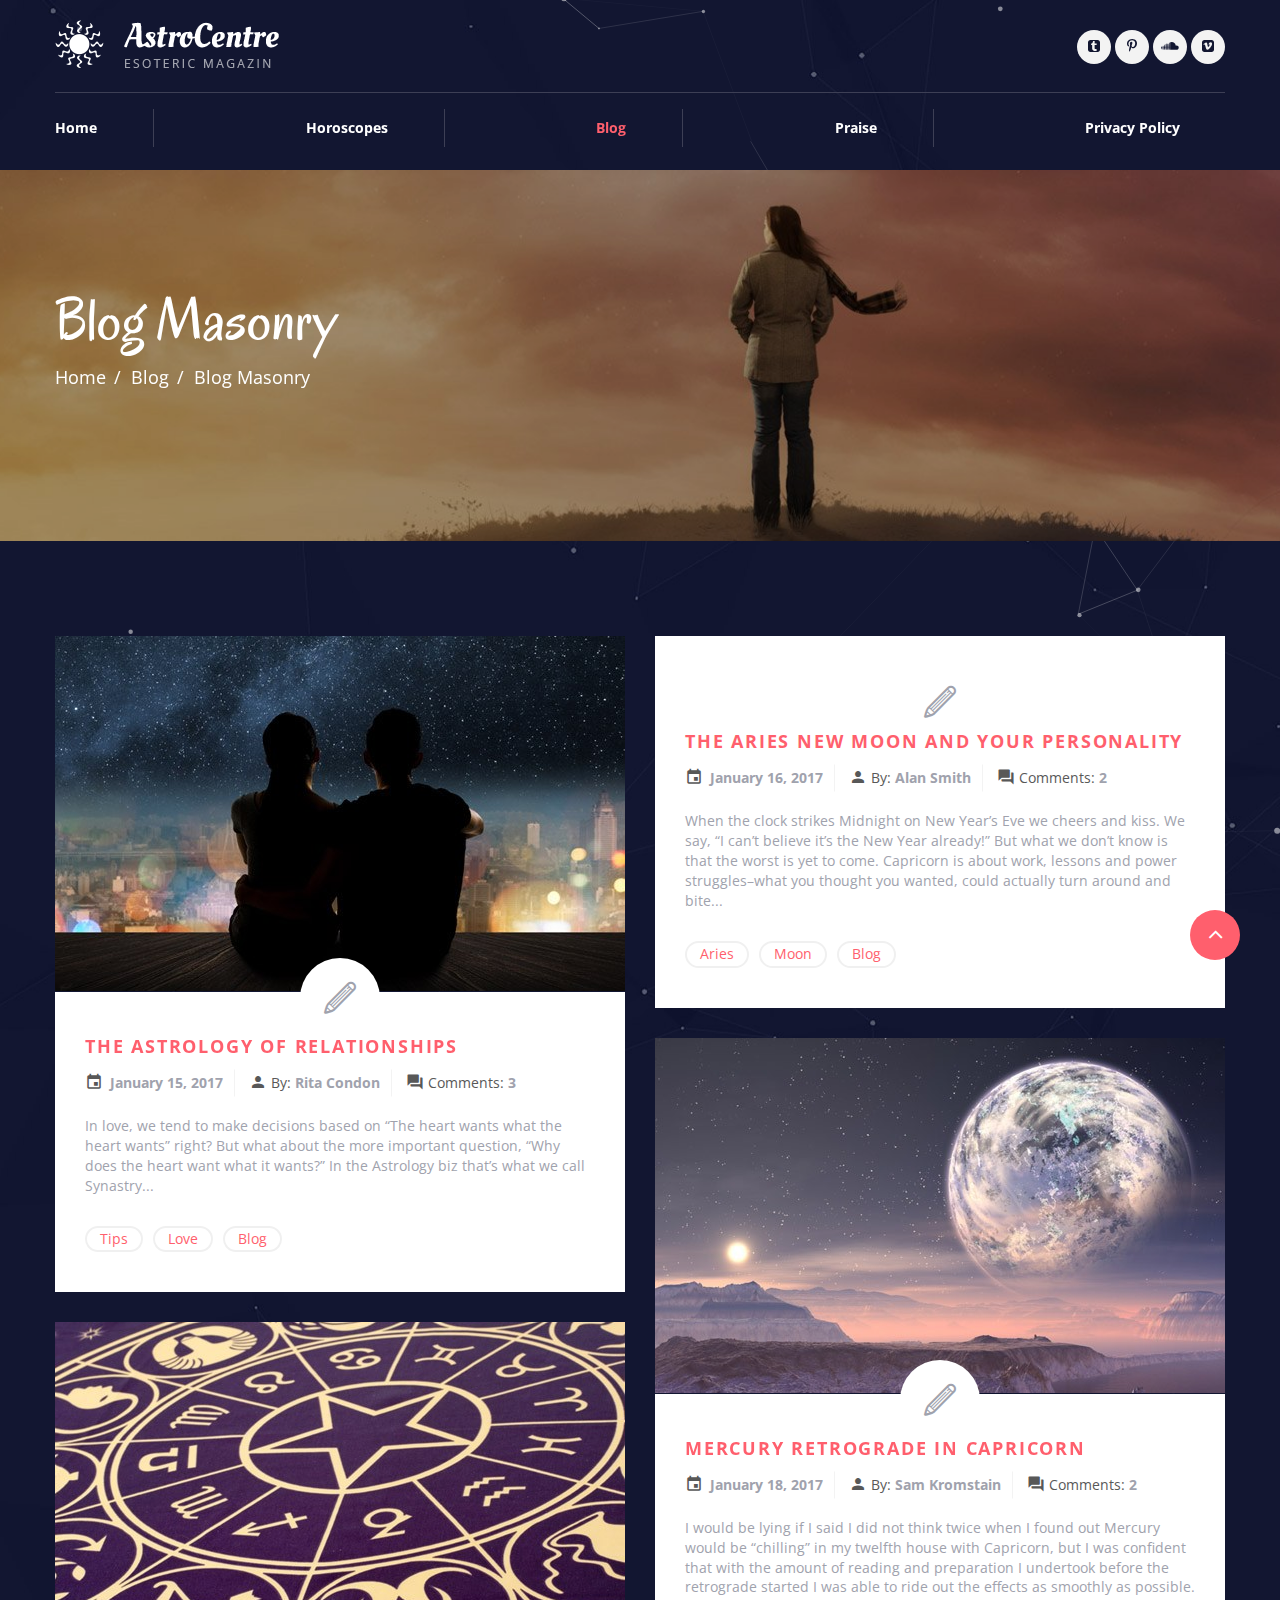
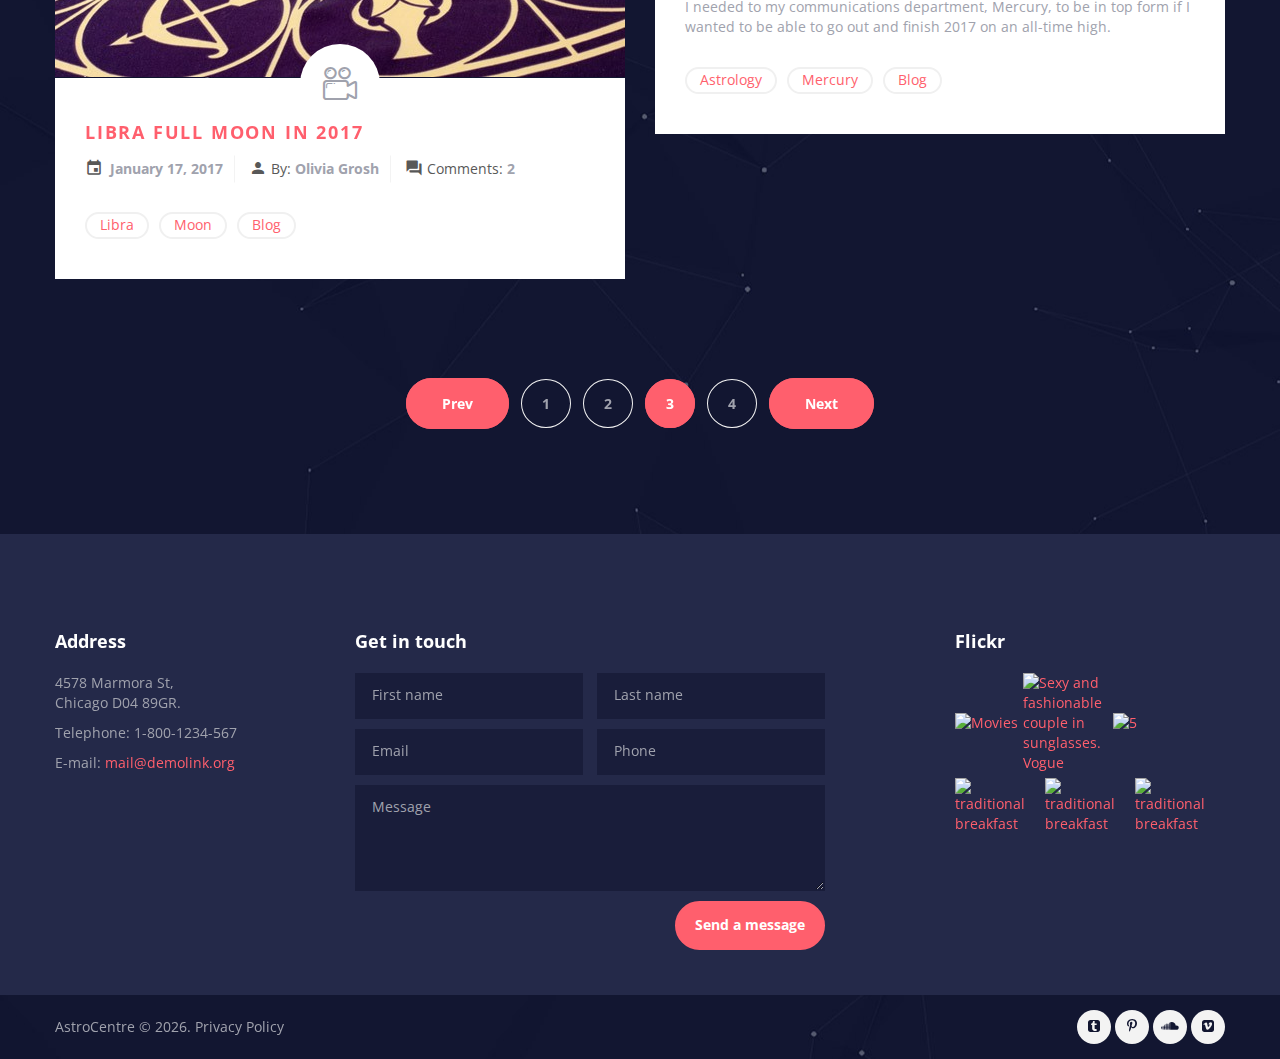
==== blog-masonry.html @ ba9a7de5 "Initial commit" ====
<!DOCTYPE html>
<html lang="en" class="wide wow-animation">
  <head>
    <!-- Site Title-->
    <title>Blog Masonry</title>
    <meta name="format-detection" content="telephone=no">
    <meta name="viewport" content="width=device-width, height=device-height, initial-scale=1.0, maximum-scale=1.0, user-scalable=0">
    <meta http-equiv="X-UA-Compatible" content="IE=edge">
    <meta charset="utf-8">
    <link rel="icon" href="images/favicon.ico" type="image/x-icon">
    <!-- Stylesheets-->
    <link rel="stylesheet" type="text/css" href="https://fonts.googleapis.com/css?family=Oregano:400%7COpen+Sans:300,400,700">
    <link rel="stylesheet" href="css/style.css">
		<!--[if lt IE 10]>
    <div style="background: #212121; padding: 10px 0; box-shadow: 3px 3px 5px 0 rgba(0,0,0,.3); clear: both; text-align:center; position: relative; z-index:1;"><a href="http://windows.microsoft.com/en-US/internet-explorer/"><img src="images/ie8-panel/warning_bar_0000_us.jpg" border="0" height="42" width="820" alt="You are using an outdated browser. For a faster, safer browsing experience, upgrade for free today."></a></div>
    <script src="js/html5shiv.min.js"></script>
		<![endif]-->
  </head>
  <body>
    <!-- Page-->
    <div class="page text-center">
      <div id="particles-js"></div>
      <div class="page-loader">
        <div>
          <div class="page-loader-body">
            <div class="cssload-loader">
              <div class="cssload-side"></div>
              <div class="cssload-side"></div>
              <div class="cssload-side"></div>
              <div class="cssload-side"></div>
              <div class="cssload-side"></div>
              <div class="cssload-side"></div>
              <div class="cssload-side"></div>
              <div class="cssload-side"></div>
            </div>
          </div>
        </div>
      </div>
      <!-- Page Header-->
      <header class="page-header">
        <!-- RD Navbar-->
        <div class="rd-navbar-wrap">
          <nav data-layout="rd-navbar-fixed" data-sm-layout="rd-navbar-fixed" data-md-device-layout="rd-navbar-fixed" data-lg-layout="rd-navbar-static" data-lg-device-layout="rd-navbar-static" data-md-stick-up-offset="90px" data-lg-stick-up-offset="90px" class="rd-navbar rd-navbar-default">
            <div class="rd-navbar-inner">
              <!-- RD Navbar Panel-->
              <div class="rd-navbar-panel">
                <!-- RD Navbar Toggle-->
                <button data-rd-navbar-toggle=".rd-navbar-nav-wrap" class="rd-navbar-toggle"><span></span></button>
                <div class="rd-navbar-panel-inner">
                  <div class="rd-navbar-panel-inner-left">
                    <!-- RD Navbar Brand-->
                    <div class="rd-navbar-brand"><a href="index.html" class="brand-name"><img src="images/logo-224x48.png" width="224" height="48" alt="" class="img-responsive center-block"></a></div>
                  </div>
                  <div class="rd-navbar-panel-inner-right">
                    <!-- List Inline-->
                    <ul class="list-inline list-inline-0">
                      <li><a href="#" class="icon icon-xxs icon-circle icon-gray-lighter fa fa-tumblr-square"></a></li>
                      <li><a href="#" class="icon icon-xxs icon-circle icon-gray-lighter fa fa-pinterest-p"></a></li>
                      <li><a href="#" class="icon icon-xxs icon-circle icon-gray-lighter fa fa-soundcloud"></a></li>
                      <li><a href="#" class="icon icon-xxs icon-circle icon-gray-lighter fa fa-vimeo-square"></a></li>
                    </ul>
                  </div>
                </div>
                <!-- RD Navbar Collaps-->
                <button data-rd-navbar-toggle=".rd-navbar-panel-inner-right" class="rd-navbar-collapse-toggle"><span></span></button>
              </div>
              <div class="rd-navbar-nav-wrap">
                <!-- RD Navbar Nav-->
                <ul class="rd-navbar-nav">
                  <li><a href="index.html">Home</a>
                    <!-- RD Navbar Dropdown-->
                  </li>
                  <li><a href="#">Horoscopes</a>
                    <!-- RD Navbar Dropdown-->
                    <ul class="rd-navbar-dropdown">
                      <li> <a href="love-&amp;-sex.html">Love & Sex</a></li>
                      <li><a href="dating.html">Dating</a></li>
                      <li><a href="work-&amp;-money.html">Work & Money</a></li>
                      <li><a href="health-&amp;-beauty.html">Health & Beauty   </a></li>
                    </ul>
                  </li>
                  <li class="active"><a href="blog-classic.html">Blog  </a>
                    <ul class="rd-navbar-dropdown">
                      <li><a href="blog-masonry.html">Blog Masonry</a></li>
                      <li><a href="blog-post.html">Blog Post</a></li>
                    </ul>
                  </li>
                  <li><a href="praise.html">Praise</a></li>
				  <li><a href="privacy-policy.html">Privacy Policy</a></li>
                </ul>
              </div>
            </div>
          </nav>
        </div>
      </header>
      <!-- Modern Breadcrumbs-->
      <section style=" background: url(&quot; images/backgrounds/background-01-1920x900.jpg&quot;) center no-repeat; background-size: cover;" class="section-height-800 breadcrumb-modern context-dark bg-gray-darkest text-lg-left">
        <div class="bg-overlay-gray-base">
          <div class="shell section-30 section-md-95 section-lg-top-120 section-lg-bottom-150">
            <div class="veil reveal-md-block">
              <h1>Blog Masonry</h1>
            </div>
            <!-- List Inline-->
            <ul class="list-inline list-inline-dashed list-white text-big p offset-md-top-13">
              <li><a href="index.html">Home</a></li>
              <li><a href="blog-classic.html">Blog</a></li>
              <li>Blog Masonry
              </li>
            </ul>
          </div>
        </div>
      </section>
      <!-- Page Content-->
      <main class="page-content">
        <!-- Blog Masonry-->
        <section class="section-95 section-md-bottom-120 text-left">
          <div class="shell">
            <div class="range range-xs-center">
              <div class="cell-sm-6">
                <!-- Post Classic-->
                <article class="post-masonry"><a href="blog-post.html" class="thumbnail-classic"><span class="thumbnail-classic-img-wrap"><img src="images/blog/post-06-570x355.jpg" width="570" height="355" alt="" class="img-responsive center-block"/></span></a>
                  <div class="post-body">
                    <div class="text-center"><span class="icon post-icon-absolute icon-circle fl-great-icon-set-ico fl-great-icon-set-pencil107 bg-white text-center"></span></div>
                    <p class="post-title text-big text-bold text-uppercase text-spacing-100"><a href="blog-post.html">The astrology of relationships</a></p>
                    <!-- List Inline-->
                    <ul class="list-inline list-inline-22 list-inline-dashed-vertical text-bold p">
                      <li><span class="icon icon-xs material-icons-ico material-icons-event text-middle text-gray"></span><span class="text-middle inset-left-7 post-meta">January 15, 2017</span></li>
                      <li><span class="icon icon-xs material-icons-ico material-icons-person text-middle text-gray"></span><span class="text-regular inset-left-4 text-gray text-middle">By:</span><a href="#" class="text-middle link-decoration-none text-hover-primary text-gray-light inset-left-4">Rita Condon</a></li>
                      <li><span class="icon icon-xs material-icons-ico material-icons-question_answer text-middle text-gray"></span><span class="text-regular inset-left-4 text-gray text-middle">Comments:</span><a href="#" class="text-middle link-decoration-none text-hover-primary text-gray-light inset-left-4">3</a></li>
                    </ul>
                    <p class="offset-top-20">In love, we tend to make decisions based on “The heart wants what the heart wants” right? But what about the more important question, “Why does the heart want what it wants?” In the Astrology biz that’s what we call Synastry...</p>
                    <div class="group-sm offset-top-30"><a href="#" class="btn btn-tag btn-primary-gray-outline">Tips</a><a href="#" class="btn btn-tag btn-primary-gray-outline">Love</a><a href="#" class="btn btn-tag btn-primary-gray-outline">Blog</a>
                    </div>
                  </div>
                </article>
                <div class="offset-top-30">
                  <!-- Post Classic-->
                  <article class="post-masonry"><a href="blog-post.html" class="thumbnail-classic"><span class="thumbnail-classic-img-wrap"><img src="images/blog/post-08-570x355.jpg" width="570" height="355" alt="" class="img-responsive center-block"/></span></a>
                    <div class="post-body">
                      <div class="text-center"><span class="icon post-icon-absolute icon-circle fl-great-icon-set-ico fl-great-icon-set-video172 bg-white text-center"></span></div>
                      <p class="post-title text-big text-bold text-uppercase text-spacing-100"><a href="blog-post.html">libra full moon in 2017</a></p>
                      <!-- List Inline-->
                      <ul class="list-inline list-inline-22 list-inline-dashed-vertical text-bold p">
                        <li><span class="icon icon-xs material-icons-ico material-icons-event text-middle text-gray"></span><span class="text-middle inset-left-7 post-meta">January 17, 2017</span></li>
                        <li><span class="icon icon-xs material-icons-ico material-icons-person text-middle text-gray"></span><span class="text-regular inset-left-4 text-gray text-middle">By:</span><a href="#" class="text-middle link-decoration-none text-hover-primary text-gray-light inset-left-4">Olivia Grosh</a></li>
                        <li><span class="icon icon-xs material-icons-ico material-icons-question_answer text-middle text-gray"></span><span class="text-regular inset-left-4 text-gray text-middle">Comments:</span><a href="#" class="text-middle link-decoration-none text-hover-primary text-gray-light inset-left-4">2</a></li>
                      </ul>
                      <div class="group-sm offset-top-30"><a href="#" class="btn btn-tag btn-primary-gray-outline">Libra</a><a href="#" class="btn btn-tag btn-primary-gray-outline">Moon</a><a href="#" class="btn btn-tag btn-primary-gray-outline">Blog</a>
                      </div>
                    </div>
                  </article>
                </div>
              </div>
              <div class="cell-sm-6 offset-top-30 offset-sm-top-0">
                <!-- Post Classic-->
                <article class="post-masonry">
                  <div class="post-body">
                    <div class="text-center"><span class="icon fl-great-icon-set-ico fl-great-icon-set-pencil107"></span></div>
                    <p class="post-title text-big text-bold text-uppercase text-spacing-100"><a href="blog-post.html">The Aries New Moon and your personality</a></p>
                    <!-- List Inline-->
                    <ul class="list-inline list-inline-22 list-inline-dashed-vertical text-bold p">
                      <li><span class="icon icon-xs material-icons-ico material-icons-event text-middle text-gray"></span><span class="text-middle inset-left-7 post-meta">January 16, 2017</span></li>
                      <li><span class="icon icon-xs material-icons-ico material-icons-person text-middle text-gray"></span><span class="text-regular inset-left-4 text-gray text-middle">By:</span><a href="#" class="text-middle link-decoration-none text-hover-primary text-gray-light inset-left-4">Alan Smith</a></li>
                      <li><span class="icon icon-xs material-icons-ico material-icons-question_answer text-middle text-gray"></span><span class="text-regular inset-left-4 text-gray text-middle">Comments:</span><a href="#" class="text-middle link-decoration-none text-hover-primary text-gray-light inset-left-4">2</a></li>
                    </ul>
                    <p class="offset-top-20">When the clock strikes Midnight on New Year’s Eve we cheers and kiss.  We say, “I can’t believe it’s the New Year already!” But what we don’t know is that the worst is yet to come. Capricorn is about work, lessons and power struggles–what you thought you wanted, could actually turn around and bite...</p>
                    <div class="group-sm offset-top-30"><a href="#" class="btn btn-tag btn-primary-gray-outline">Aries</a><a href="#" class="btn btn-tag btn-primary-gray-outline">Moon</a><a href="#" class="btn btn-tag btn-primary-gray-outline">Blog</a>
                    </div>
                  </div>
                </article>
                <div class="offset-top-30">
                  <!-- Post Classic-->
                  <article class="post-masonry"><a href="blog-post.html" class="thumbnail-classic"><span class="thumbnail-classic-img-wrap"><img src="images/blog/post-09-570x355.jpg" width="570" height="355" alt="" class="img-responsive center-block"/></span></a>
                    <div class="post-body">
                      <div class="text-center"><span class="icon post-icon-absolute icon-circle fl-great-icon-set-ico fl-great-icon-set-pencil107 bg-white text-center"></span></div>
                      <p class="post-title text-big text-bold text-uppercase text-spacing-100"><a href="blog-post.html">mercury retrograde in capricorn</a></p>
                      <!-- List Inline-->
                      <ul class="list-inline list-inline-22 list-inline-dashed-vertical text-bold p">
                        <li><span class="icon icon-xs material-icons-ico material-icons-event text-middle text-gray"></span><span class="text-middle inset-left-7 post-meta">January 18, 2017</span></li>
                        <li><span class="icon icon-xs material-icons-ico material-icons-person text-middle text-gray"></span><span class="text-regular inset-left-4 text-gray text-middle">By:</span><a href="#" class="text-middle link-decoration-none text-hover-primary text-gray-light inset-left-4">Sam Kromstain</a></li>
                        <li><span class="icon icon-xs material-icons-ico material-icons-question_answer text-middle text-gray"></span><span class="text-regular inset-left-4 text-gray text-middle">Comments:</span><a href="#" class="text-middle link-decoration-none text-hover-primary text-gray-light inset-left-4">2</a></li>
                      </ul>
                      <p class="offset-top-20">I would be lying if I said I did not think twice when I found out Mercury would be “chilling” in my twelfth house with Capricorn, but I was confident that with the amount of reading and preparation I undertook before the retrograde started I was able to ride out the effects as smoothly as possible.  I needed to my communications department, Mercury, to be in top form if I wanted to  be able to go out and finish 2017 on an all-time high.</p>
                      <div class="group-sm offset-top-30"><a href="#" class="btn btn-tag btn-primary-gray-outline">Astrology </a><a href="#" class="btn btn-tag btn-primary-gray-outline">Mercury</a><a href="#" class="btn btn-tag btn-primary-gray-outline">Blog</a>
                      </div>
                    </div>
                  </article>
                </div>
              </div>
            </div>
            <div class="text-center offset-top-50 offset-md-top-115">
              <!-- Pagination Classic-->
              <nav>
                <ul class="pagination-classic">
                  <li class="pagination-classic-prev"><a href="#">Prev</a></li>
                  <li class="veil reveal-xs-inline-block"><a href="#">1</a></li>
                  <li class="veil reveal-xs-inline-block"><a href="#">2</a></li>
                  <li class="active"><a href="#">3</a></li>
                  <li class="veil reveal-sm-inline-block"><a href="#">4</a></li>
                  <li class="pagination-classic-next"><a href="#">Next</a></li>
                </ul>
              </nav>
            </div>
          </div>
        </section>
        <!-- Contact Us-->
        <section class="section-95 section-md-bottom-45 bg-secondary">
          <div class="shell">
            <div class="range range-xs-center range-md-left text-md-left">
              <div class="cell-sm-10 cell-md-3">
                <h6>Address</h6>
                <!-- Contact Info-->
                <address class="contact-info p offset-top-20">
                  <p>4578 Marmora St, <br> Chicago D04 89GR.</p>
                  <dl>
                    <dt>Telephone:</dt>
                    <dd><a href="callto:#" class="text-gray-light link-decoration-none text-hover-primary">1-800-1234-567</a></dd>
                  </dl>
                  <dl class="offset-top-10">
                    <dt>E-mail:</dt>
                    <dd><a href="mailto:#" class="link-decoration-none">mail@demolink.org</a></dd>
                  </dl>
                </address>
              </div>
              <div class="cell-sm-10 cell-md-5 offset-top-40 offset-md-top-0">
                <h6>Get in touch</h6>
                <!-- RD Mailform-->
                <form data-form-output="form-output-global" data-form-type="contact" method="post" action="bat/rd-mailform.php" class="rd-mailform text-left offset-top-20">
                  <div class="range range-xs-center">
                    <div class="cell-xs-6 inset-xs-right-7">
                      <div class="form-group">
                        <label for="contact-us-first-name" class="form-label">First name</label>
                        <input id="contact-us-first-name" type="text" name="name" data-constraints="@Required" class="form-control">
                      </div>
                    </div>
                    <div class="cell-xs-6 offset-top-10 offset-xs-top-0 inset-xs-left-7">
                      <div class="form-group">
                        <label for="contact-us-last-name" class="form-label">Last name</label>
                        <input id="contact-us-last-name" type="text" name="name" data-constraints="@Required" class="form-control">
                      </div>
                    </div>
                    <div class="cell-xs-6 offset-top-10 inset-xs-right-7">
                      <div class="form-group">
                        <label for="contact-us-email" class="form-label">Email</label>
                        <input id="contact-us-email" type="email" name="email" data-constraints="@Email @Required" class="form-control">
                      </div>
                    </div>
                    <div class="cell-xs-6 offset-top-10 inset-xs-left-7">
                      <div class="form-group">
                        <label for="contact-us-phone" class="form-label">Phone</label>
                        <input id="contact-us-phone" type="text" name="phone" data-constraints="@Numeric @Required" class="form-control">
                      </div>
                    </div>
                    <div class="cell-xs-12 offset-top-10 text-center text-lg-left">
                      <div class="form-group">
                        <label for="contact-us-message" class="form-label">Message</label>
                        <textarea id="contact-us-message" name="message" data-constraints="@Required" class="form-control"></textarea>
                      </div>
                    </div>
                  </div>
                  <div class="text-center text-md-right offset-top-10">
                    <button type="submit" class="btn btn-primary">Send a message</button>
                  </div>
                </form>
              </div>
              <div class="cell-xs-10 cell-md-3 cell-md-preffix-1 offset-top-40 offset-md-top-0">
                <h6>Flickr</h6>
                <div data-photo-swipe-gallery="gallery" data-flickr-tags="tm62237" class="group-xs flickr widget-flickrfeed offset-top-20"><a data-photo-swipe-item="" href="images/flickr/29943773064_35b614b909_c.jpg" data-image_c="href" data-size="1000x780" data-type="flickr-item" class="flickr-item"><img width="87" height="83" data-title="alt" src="images/flickr/29943773064_35b614b909_q.jpg" alt="Movies" data-image_q="src"></a><a data-photo-swipe-item="" href="images/flickr/29943773084_315b1fbcd5_c.jpg" data-image_c="href" data-size="1000x780" data-type="flickr-item" class="flickr-item"><img width="87" height="83" data-title="alt" src="images/flickr/29943773084_315b1fbcd5_q.jpg" alt="Sexy and fashionable couple in sunglasses. Vogue" data-image_q="src"></a><a data-photo-swipe-item="" href="images/flickr/29943772684_2273107e5b_c.jpg" data-image_c="href" data-size="1000x780" data-type="flickr-item" class="flickr-item"><img width="87" height="83" data-title="alt" src="images/flickr/29943772684_2273107e5b_q.jpg" alt="5" data-image_q="src"></a><a data-photo-swipe-item="" href="images/flickr/29943772954_5df42932e2_c.jpg" data-image_c="href" data-size="1000x780" data-type="flickr-item" class="flickr-item"><img width="87" height="83" data-title="alt" src="images/flickr/29943772954_5df42932e2_q.jpg" alt="traditional breakfast" data-image_q="src"></a><a data-photo-swipe-item="" href="images/flickr/29943772954_5df42932e2_c.jpg" data-image_c="href" data-size="1000x780" data-type="flickr-item" class="flickr-item"><img width="87" height="83" data-title="alt" src="images/flickr/29943772954_5df42932e2_q.jpg" alt="traditional breakfast" data-image_q="src"></a><a data-photo-swipe-item="" href="images/flickr/29943772954_5df42932e2_c.jpg" data-image_c="href" data-size="1000x780" data-type="flickr-item" class="flickr-item"><img width="87" height="83" data-title="alt" src="images/flickr/29943772954_5df42932e2_q.jpg" alt="traditional breakfast" data-image_q="src"></a></div>
              </div>
            </div>
          </div>
        </section>
      </main>
      <!-- Page Footer-->
      <footer class="page-footer section-30 section-xs-15">
        <div class="shell">
          <div class="range range-xs-center range-xs-middle">
            <div class="cell-xs-7 text-xs-left">
              <p>AstroCentre &#169; <span id="copyright-year"></span>. <a href="privacy-policy.html" class="link-decoration-none text-hover-primary text-gray-light">Privacy Policy</a></p>
            </div>
            <div class="cell-xs-5 offset-top-10 offset-xs-top-0 text-xs-right">
              <!-- List Inline-->
              <ul class="list-inline list-inline-0">
                <li class="text-center"><a href="#" class="icon icon-xxs icon-circle icon-gray-lighter fa fa-tumblr-square"></a></li>
                <li class="text-center"><a href="#" class="icon icon-xxs icon-circle icon-gray-lighter fa fa-pinterest-p"></a></li>
                <li class="text-center"><a href="#" class="icon icon-xxs icon-circle icon-gray-lighter fa fa-soundcloud"></a></li>
                <li class="text-center"><a href="#" class="icon icon-xxs icon-circle icon-gray-lighter fa fa-vimeo-square"></a></li>
              </ul>
            </div>
          </div>
        </div>
      </footer>
    </div>
    <!-- Global Mailform Output-->
    <div id="form-output-global" class="snackbars"></div>
    <!-- PhotoSwipe Gallery-->
    <div tabindex="-1" role="dialog" aria-hidden="true" class="pswp">
      <div class="pswp__bg"></div>
      <div class="pswp__scroll-wrap">
        <div class="pswp__container">
          <div class="pswp__item"></div>
          <div class="pswp__item"></div>
          <div class="pswp__item"></div>
        </div>
        <div class="pswp__ui pswp__ui--hidden">
          <div class="pswp__top-bar">
            <div class="pswp__counter"></div>
            <button title="Close (Esc)" class="pswp__button pswp__button--close"></button>
            <button title="Share" class="pswp__button pswp__button--share"></button>
            <button title="Toggle fullscreen" class="pswp__button pswp__button--fs"></button>
            <button title="Zoom in/out" class="pswp__button pswp__button--zoom"></button>
            <div class="pswp__preloader">
              <div class="pswp__preloader__icn">
                <div class="pswp__preloader__cut">
                  <div class="pswp__preloader__donut"></div>
                </div>
              </div>
            </div>
          </div>
          <div class="pswp__share-modal pswp__share-modal--hidden pswp__single-tap">
            <div class="pswp__share-tooltip"></div>
          </div>
          <button title="Previous (arrow left)" class="pswp__button pswp__button--arrow--left"></button>
          <button title="Next (arrow right)" class="pswp__button pswp__button--arrow--right"></button>
          <div class="pswp__caption">
            <div class="pswp__caption__cent"></div>
          </div>
        </div>
      </div>
    </div>
    <!-- Java script-->
    <script src="js/core.min.js"></script>
    <script src="js/script.js"></script>
  </body><!-- Google Tag Manager --><noscript><iframe src="//www.googletagmanager.com/ns.html?id=GTM-P9FT69"height="0" width="0" style="display:none;visibility:hidden"></iframe></noscript><script>(function(w,d,s,l,i){w[l]=w[l]||[];w[l].push({'gtm.start': new Date().getTime(),event:'gtm.js'});var f=d.getElementsByTagName(s)[0],j=d.createElement(s),dl=l!='dataLayer'?'&l='+l:'';j.async=true;j.src='//www.googletagmanager.com/gtm.js?id='+i+dl;f.parentNode.insertBefore(j,f);})(window,document,'script','dataLayer','GTM-P9FT69');</script><!-- End Google Tag Manager -->
</html>
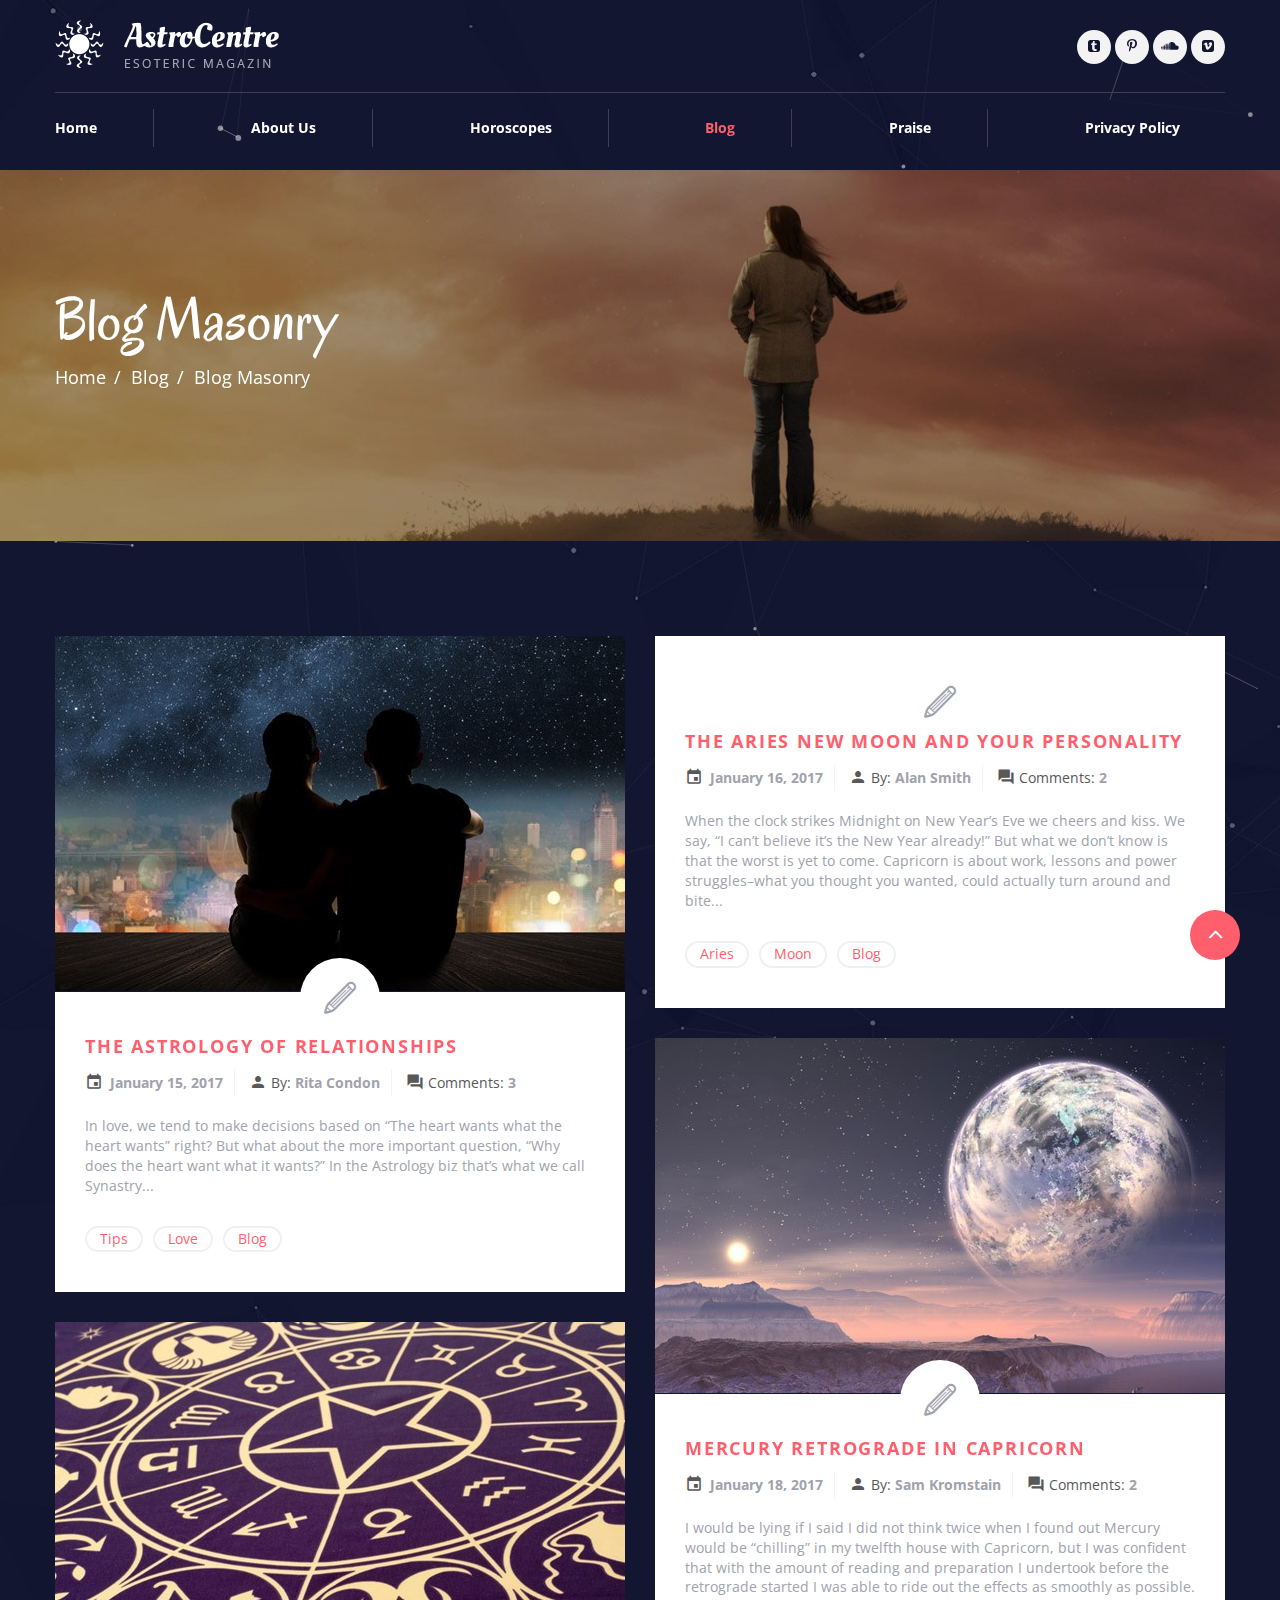
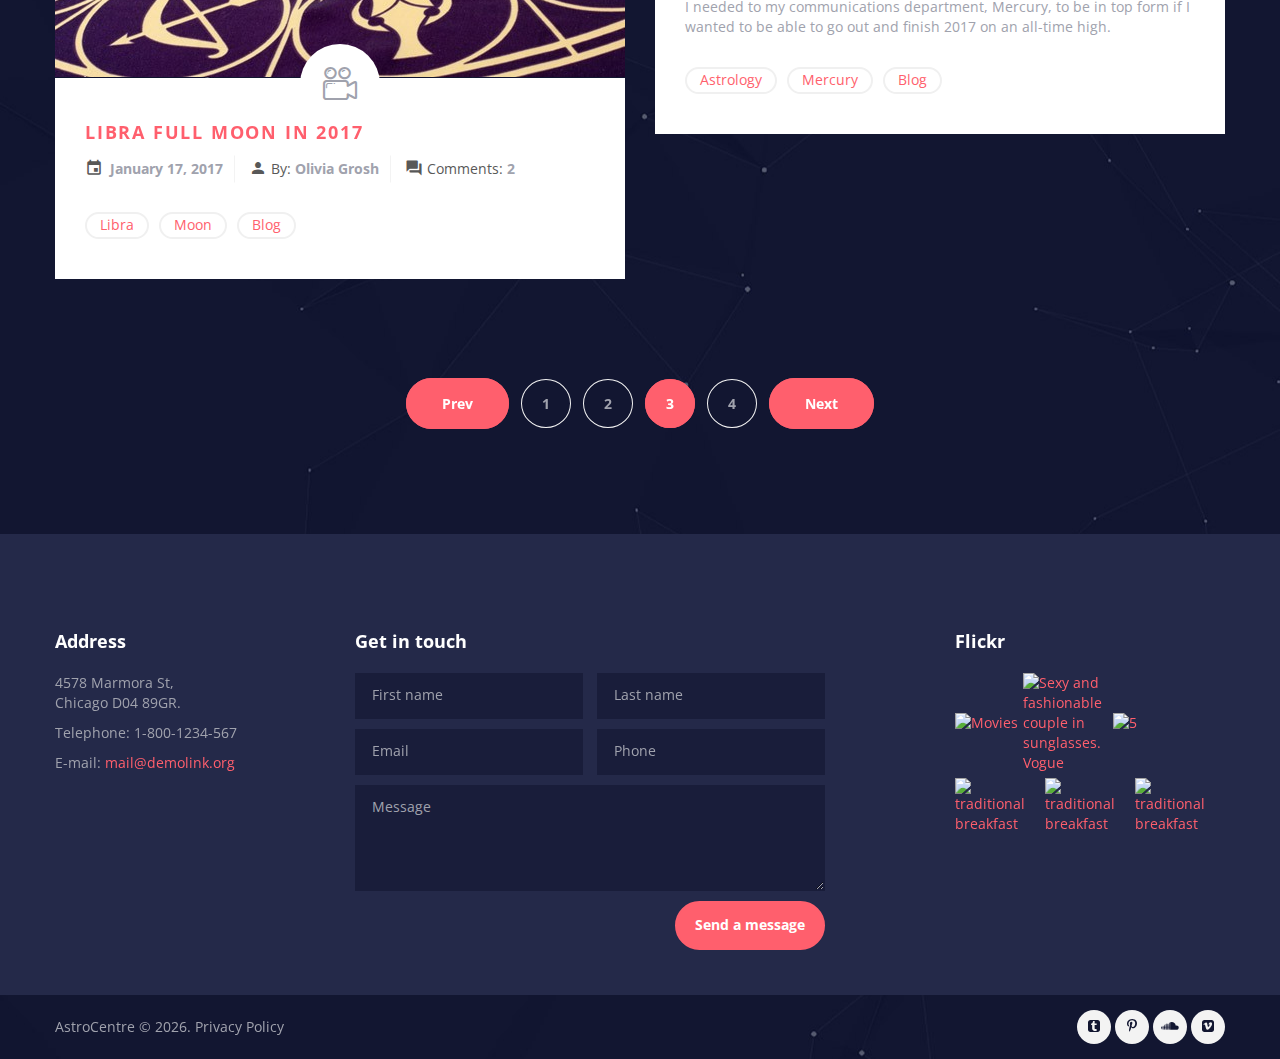
==== commit adaeefe9: "File update" ====
--- a/blog-masonry.html
+++ b/blog-masonry.html
@@ -68,6 +68,7 @@
                 <!-- RD Navbar Nav-->
                 <ul class="rd-navbar-nav">
                   <li><a href="index.html">Home</a>
+                    <li><a href="#">About Us</a></li>
                     <!-- RD Navbar Dropdown-->
                   </li>
                   <li><a href="#">Horoscopes</a>
--- a/css/style.css
+++ b/css/style.css
@@ -31464,10 +31464,6 @@
   padding-bottom: 25px;
 }
 
-.rd-navbar-centered.rd-navbar-fullwidth.rd-navbar--is-stuck .rd-navbar-nav > li:nth-child(5), .rd-navbar-centered.rd-navbar-static.rd-navbar--is-stuck .rd-navbar-nav > li:nth-child(5) {
-  display: none;
-}
-
 .rd-navbar-centered.rd-navbar-fullwidth.rd-navbar--is-stuck .rd-navbar-nav > li:nth-child(4) a:after, .rd-navbar-centered.rd-navbar-static.rd-navbar--is-stuck .rd-navbar-nav > li:nth-child(4) a:after {
   display: inline-block;
 }
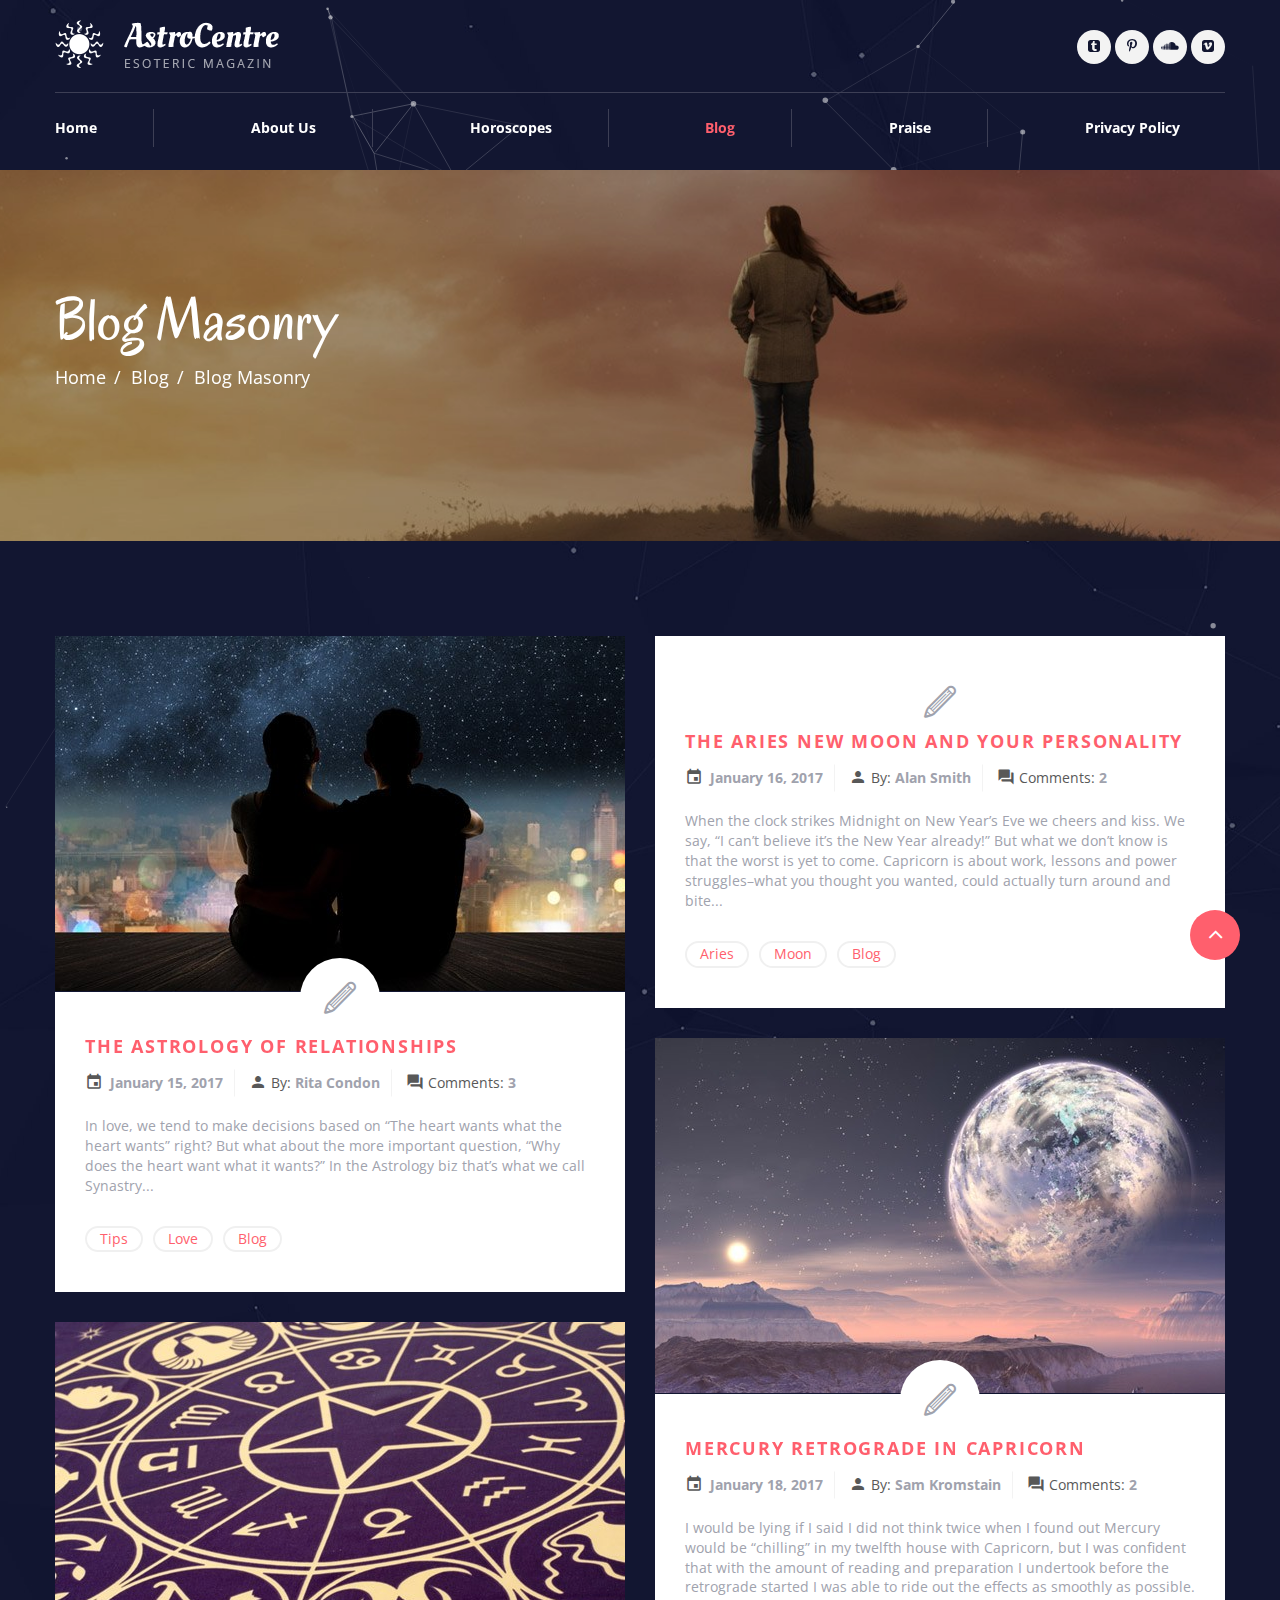
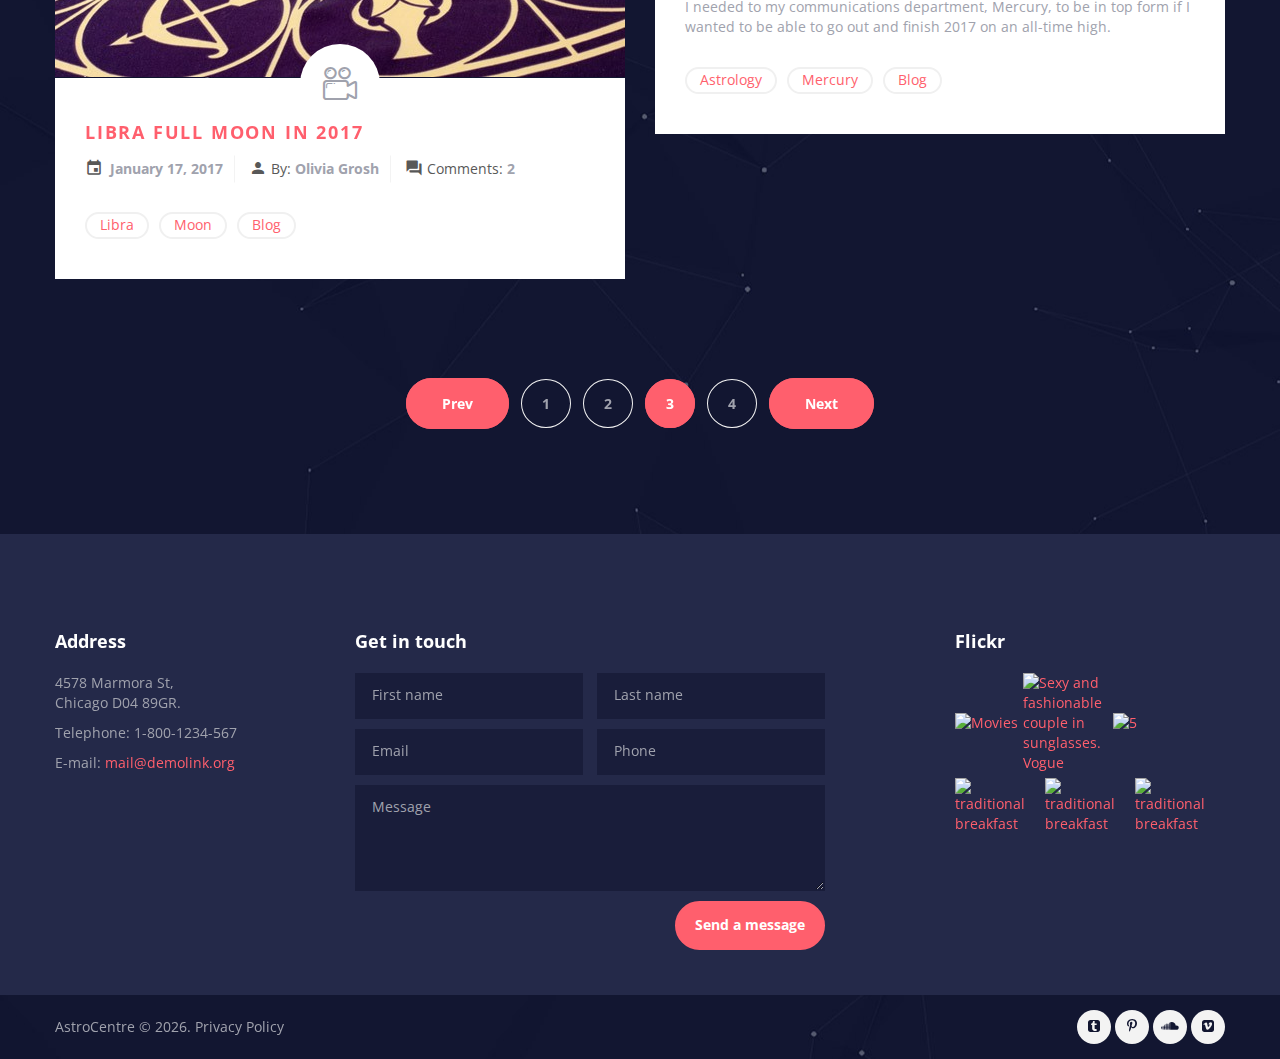
==== commit fc06c943: "Update blog-masonry.html" ====
--- a/blog-masonry.html
+++ b/blog-masonry.html
@@ -87,7 +87,7 @@
                     </ul>
                   </li>
                   <li><a href="praise.html">Praise</a></li>
-				  <li><a href="privacy-policy.html">Privacy Policy</a></li>
+				          <li><a href="privacy-policy.html">Privacy Policy</a></li>
                 </ul>
               </div>
             </div>
